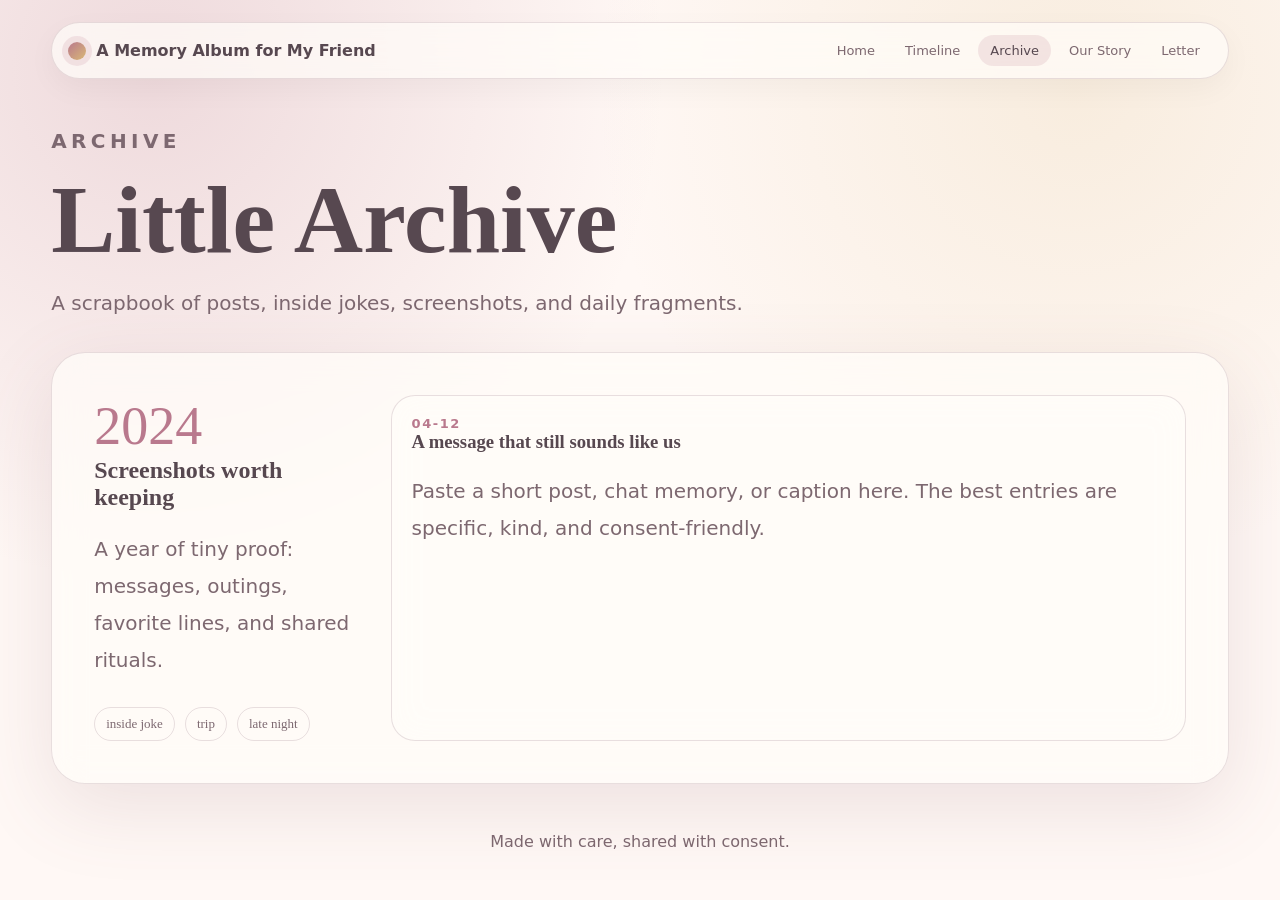
==== archive/index.html @ 98c73f56 "init" ====
<!doctype html>
<html lang="en">
  <head>
    <meta charset="utf-8" />
    <meta name="viewport" content="width=device-width, initial-scale=1" />
    <title>Archive · A Memory Album for My Friend</title>
    <link rel="stylesheet" href="../styles.css" />
  </head>
  <body data-page="archive" data-depth="../">
    <main id="app" class="app-shell">
      <section class="loading-screen">
        <p>Loading memory album...</p>
      </section>
    </main>
    <script src="../site.js" defer></script>
  </body>
</html>
---- styles.css ----
:root {
  color-scheme: light;
  --bg: #fff8f5;
  --surface: rgba(255, 252, 249, 0.72);
  --surface-strong: rgba(255, 255, 255, 0.9);
  --ink: #574850;
  --muted: #7d6870;
  --line: rgba(129, 91, 104, 0.18);
  --accent: #b9798d;
  --accent-2: #d9b876;
  --shadow: 0 24px 80px rgba(126, 83, 98, 0.14);
  --font-display: Georgia, "Times New Roman", serif;
  --font-body: ui-sans-serif, system-ui, -apple-system, BlinkMacSystemFont, "Segoe UI", sans-serif;
}

[data-theme="paper-scrapbook"] {
  --bg: #f6eedc;
  --surface: rgba(255, 250, 235, 0.78);
  --surface-strong: #fff8e6;
  --ink: #26322b;
  --muted: #6b6658;
  --line: rgba(47, 58, 50, 0.22);
  --accent: #c85f43;
  --accent-2: #e5b949;
  --shadow: 0 22px 60px rgba(77, 60, 38, 0.13);
  --font-display: "Courier New", ui-monospace, monospace;
}

[data-theme="midnight-gallery"] {
  color-scheme: dark;
  --bg: #10151d;
  --surface: rgba(29, 39, 52, 0.72);
  --surface-strong: rgba(22, 29, 40, 0.94);
  --ink: #edf6f5;
  --muted: #a9bab7;
  --line: rgba(190, 224, 218, 0.2);
  --accent: #9fd0c8;
  --accent-2: #f0b86f;
  --shadow: 0 28px 80px rgba(0, 0, 0, 0.34);
}

* {
  box-sizing: border-box;
}

body {
  margin: 0;
  background:
    radial-gradient(circle at 12% 8%, color-mix(in srgb, var(--accent) 24%, transparent), transparent 32rem),
    radial-gradient(circle at 84% 10%, color-mix(in srgb, var(--accent-2) 18%, transparent), transparent 30rem),
    var(--bg);
  color: var(--ink);
  font-family: var(--font-body);
}

a {
  color: inherit;
}

.app-shell {
  min-height: 100vh;
  padding: 22px clamp(18px, 4vw, 56px) 36px;
}

.site-header {
  display: flex;
  align-items: center;
  justify-content: space-between;
  gap: 18px;
  max-width: 1180px;
  margin: 0 auto 44px;
  padding: 12px 16px;
  border: 1px solid var(--line);
  border-radius: 999px;
  background: var(--surface);
  box-shadow: 0 10px 30px rgba(0, 0, 0, 0.04);
  backdrop-filter: blur(18px);
}

.brand {
  display: inline-flex;
  align-items: center;
  gap: 10px;
  text-decoration: none;
  font-weight: 700;
}

.brand-mark {
  width: 18px;
  height: 18px;
  border-radius: 50%;
  background: linear-gradient(135deg, var(--accent), var(--accent-2));
  box-shadow: 0 0 0 6px color-mix(in srgb, var(--accent) 16%, transparent);
}

.site-nav {
  display: flex;
  flex-wrap: wrap;
  justify-content: flex-end;
  gap: 6px;
}

.nav-link {
  border-radius: 999px;
  padding: 8px 12px;
  color: var(--muted);
  font-size: 13px;
  text-decoration: none;
}

.nav-link.is-active {
  background: color-mix(in srgb, var(--accent) 16%, transparent);
  color: var(--ink);
}

.hero,
.page-title,
.timeline-track,
.archive-year,
.story-chapter,
.letter-page,
.letter-lock,
.section-grid {
  max-width: 1180px;
  margin-left: auto;
  margin-right: auto;
}

.hero {
  display: grid;
  min-height: 64vh;
  grid-template-columns: minmax(0, 1fr) minmax(280px, 0.78fr);
  align-items: center;
  gap: clamp(28px, 5vw, 72px);
}

.eyebrow {
  margin: 0 0 14px;
  color: var(--accent);
  font-size: 12px;
  font-weight: 800;
  letter-spacing: 0.22em;
  text-transform: uppercase;
}

h1,
h2,
h3 {
  margin: 0;
  font-family: var(--font-display);
  letter-spacing: 0;
}

.hero h1 {
  font-size: clamp(4rem, 12vw, 9.5rem);
  line-height: 0.86;
}

.hero-intro,
.page-title p,
.timeline-copy p,
.year-heading p,
.post p,
.story-chapter p,
.letter-body p,
.letter-lock p {
  color: var(--muted);
  font-size: clamp(16px, 2vw, 20px);
  line-height: 1.85;
}

.hero-actions,
.tag-row {
  display: flex;
  flex-wrap: wrap;
  gap: 10px;
  margin-top: 28px;
}

.button {
  display: inline-flex;
  align-items: center;
  justify-content: center;
  min-height: 44px;
  border: 1px solid var(--line);
  border-radius: 999px;
  padding: 0 18px;
  text-decoration: none;
  font-weight: 800;
}

.button.primary {
  border-color: transparent;
  background: linear-gradient(135deg, var(--accent), var(--accent-2));
  color: #fff;
}

.button.ghost {
  background: var(--surface);
}

.memory-orbit {
  position: relative;
  min-height: 420px;
  border: 1px solid var(--line);
  border-radius: 44px;
  background: var(--surface);
  box-shadow: var(--shadow);
  overflow: hidden;
}

.memory-orbit::before {
  content: "";
  position: absolute;
  inset: 12%;
  border: 1px solid var(--line);
  border-radius: 50%;
  transform: rotate(-12deg) scaleX(1.18);
}

.orbit-core {
  position: absolute;
  inset: 50% auto auto 50%;
  width: 230px;
  aspect-ratio: 1;
  transform: translate(-50%, -50%);
  display: grid;
  place-items: center;
  text-align: center;
  border-radius: 50%;
  background: radial-gradient(circle at 34% 25%, #fff, var(--surface-strong) 42%, color-mix(in srgb, var(--accent) 20%, var(--surface)) 100%);
  box-shadow: 0 0 60px color-mix(in srgb, var(--accent) 22%, transparent);
}

.orbit-core span {
  color: var(--accent);
  font-size: 12px;
  letter-spacing: 0.22em;
  text-transform: uppercase;
}

.orbit-core strong {
  display: block;
  font-family: var(--font-display);
  font-size: 34px;
}

.orbit-list {
  position: absolute;
  inset: auto 22px 22px;
  display: grid;
  gap: 10px;
  padding: 0;
  list-style: none;
}

.orbit-list li,
.feature-card,
.timeline-item,
.archive-year,
.post,
.story-chapter,
.letter-page,
.letter-lock {
  border: 1px solid var(--line);
  background: var(--surface);
  box-shadow: var(--shadow);
  backdrop-filter: blur(16px);
}

.orbit-list li {
  border-radius: 18px;
  padding: 12px 14px;
}

.orbit-list span {
  margin-right: 10px;
  color: var(--accent);
  font-weight: 900;
}

.section-grid {
  display: grid;
  grid-template-columns: repeat(4, minmax(0, 1fr));
  gap: 14px;
  margin-top: 40px;
}

.feature-card {
  min-height: 150px;
  border-radius: 24px;
  padding: 20px;
  text-decoration: none;
}

.feature-card span {
  font-family: var(--font-display);
  font-size: 26px;
}

.feature-card p {
  color: var(--muted);
  line-height: 1.6;
}

.page-title {
  margin-bottom: 30px;
}

.page-title h1,
.letter-page h1,
.letter-lock h1 {
  font-size: clamp(3rem, 8vw, 6rem);
  line-height: 0.95;
}

.timeline-track {
  display: grid;
  gap: 18px;
}

.timeline-item {
  display: grid;
  grid-template-columns: 120px minmax(220px, 0.62fr) minmax(0, 1fr);
  gap: 20px;
  align-items: center;
  border-radius: 30px;
  padding: 18px;
}

.timeline-year {
  color: var(--accent);
  font-family: var(--font-display);
  font-size: 42px;
}

.timeline-media,
.archive-images,
.story-gallery {
  display: grid;
  gap: 12px;
}

.timeline-image,
.archive-image,
.story-image,
.image-placeholder {
  width: 100%;
  min-height: 220px;
  border-radius: 22px;
  object-fit: cover;
  border: 1px solid var(--line);
  background: color-mix(in srgb, var(--accent) 12%, var(--surface));
}

.image-placeholder {
  display: grid;
  place-items: center;
  color: var(--muted);
  text-align: center;
}

.archive-year,
.story-chapter,
.letter-page,
.letter-lock {
  border-radius: 34px;
  padding: clamp(22px, 4vw, 42px);
  margin-bottom: 24px;
}

.archive-year {
  display: grid;
  grid-template-columns: 0.34fr minmax(0, 1fr);
  gap: 26px;
}

.year-heading span,
.chapter-number {
  color: var(--accent);
  font-family: var(--font-display);
  font-size: 54px;
}

.tag-row span {
  border: 1px solid var(--line);
  border-radius: 999px;
  padding: 8px 11px;
  color: var(--muted);
  font-size: 13px;
}

.post-stack {
  display: grid;
  gap: 16px;
}

.post {
  border-radius: 24px;
  padding: 20px;
  box-shadow: none;
}

.post-meta {
  color: var(--accent);
  font-size: 13px;
  font-weight: 900;
  letter-spacing: 0.12em;
  text-transform: uppercase;
}

.archive-images {
  grid-template-columns: repeat(auto-fit, minmax(160px, 1fr));
  margin-top: 16px;
}

.archive-image {
  min-height: 180px;
}

.story-chapter {
  display: grid;
  grid-template-columns: 90px minmax(0, 0.85fr) minmax(0, 1.15fr);
  gap: 24px;
}

.story-gallery {
  grid-template-columns: repeat(auto-fit, minmax(180px, 1fr));
}

.story-photo {
  margin: 0;
}

.story-photo figcaption {
  display: grid;
  gap: 8px;
  margin-top: 12px;
  color: var(--muted);
  line-height: 1.55;
}

.story-photo strong {
  color: var(--ink);
}

.letter-page,
.letter-lock {
  max-width: 880px;
}

.letter-page h2 {
  margin-top: 28px;
  color: var(--accent);
  font-size: 30px;
}

.letter-body {
  margin-top: 28px;
}

.signature {
  margin-top: 48px;
  text-align: right;
  color: var(--accent);
  font-family: var(--font-display);
  font-size: 34px;
}

.letter-lock form {
  display: flex;
  gap: 10px;
  margin-top: 24px;
}

.letter-lock input {
  min-width: 0;
  flex: 1;
  border: 1px solid var(--line);
  border-radius: 999px;
  background: var(--surface-strong);
  color: var(--ink);
  font: inherit;
  padding: 0 16px;
}

.error-text {
  color: #b74b4b;
}

.site-footer {
  max-width: 1180px;
  margin: 48px auto 0;
  color: var(--muted);
  text-align: center;
}

.loading-screen {
  min-height: 100vh;
  display: grid;
  place-items: center;
  padding: 24px;
  text-align: center;
}

@media (max-width: 900px) {
  .site-header,
  .hero,
  .timeline-item,
  .archive-year,
  .story-chapter,
  .section-grid {
    grid-template-columns: 1fr;
  }

  .site-header {
    align-items: flex-start;
    border-radius: 24px;
  }

  .hero {
    min-height: auto;
  }

  .memory-orbit {
    min-height: 360px;
  }

  .section-grid {
    margin-top: 24px;
  }
}

@media (max-width: 640px) {
  .app-shell {
    padding: 14px 14px 28px;
  }

  .site-header {
    display: grid;
  }

  .site-nav {
    justify-content: flex-start;
  }

  .hero h1 {
    font-size: 4rem;
  }

  .letter-lock form {
    flex-direction: column;
  }

  .letter-lock input {
    min-height: 44px;
  }
}
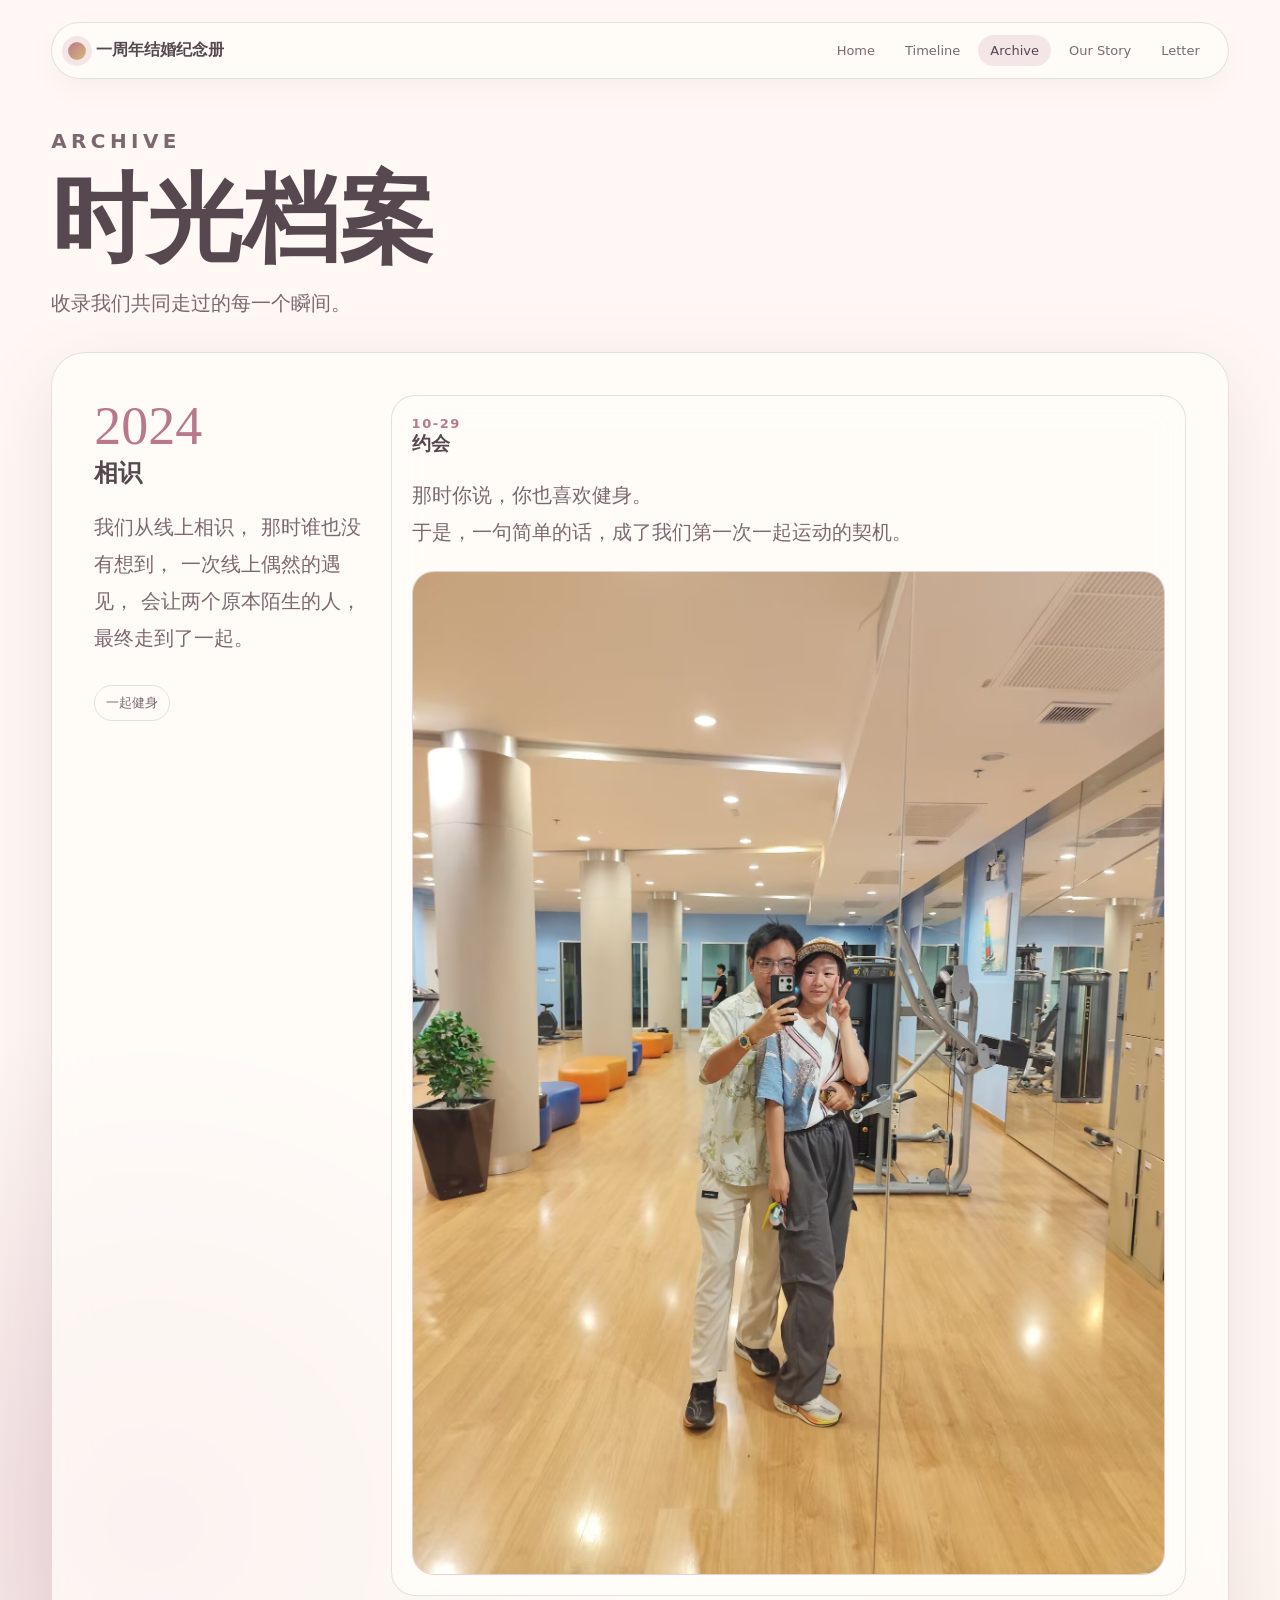
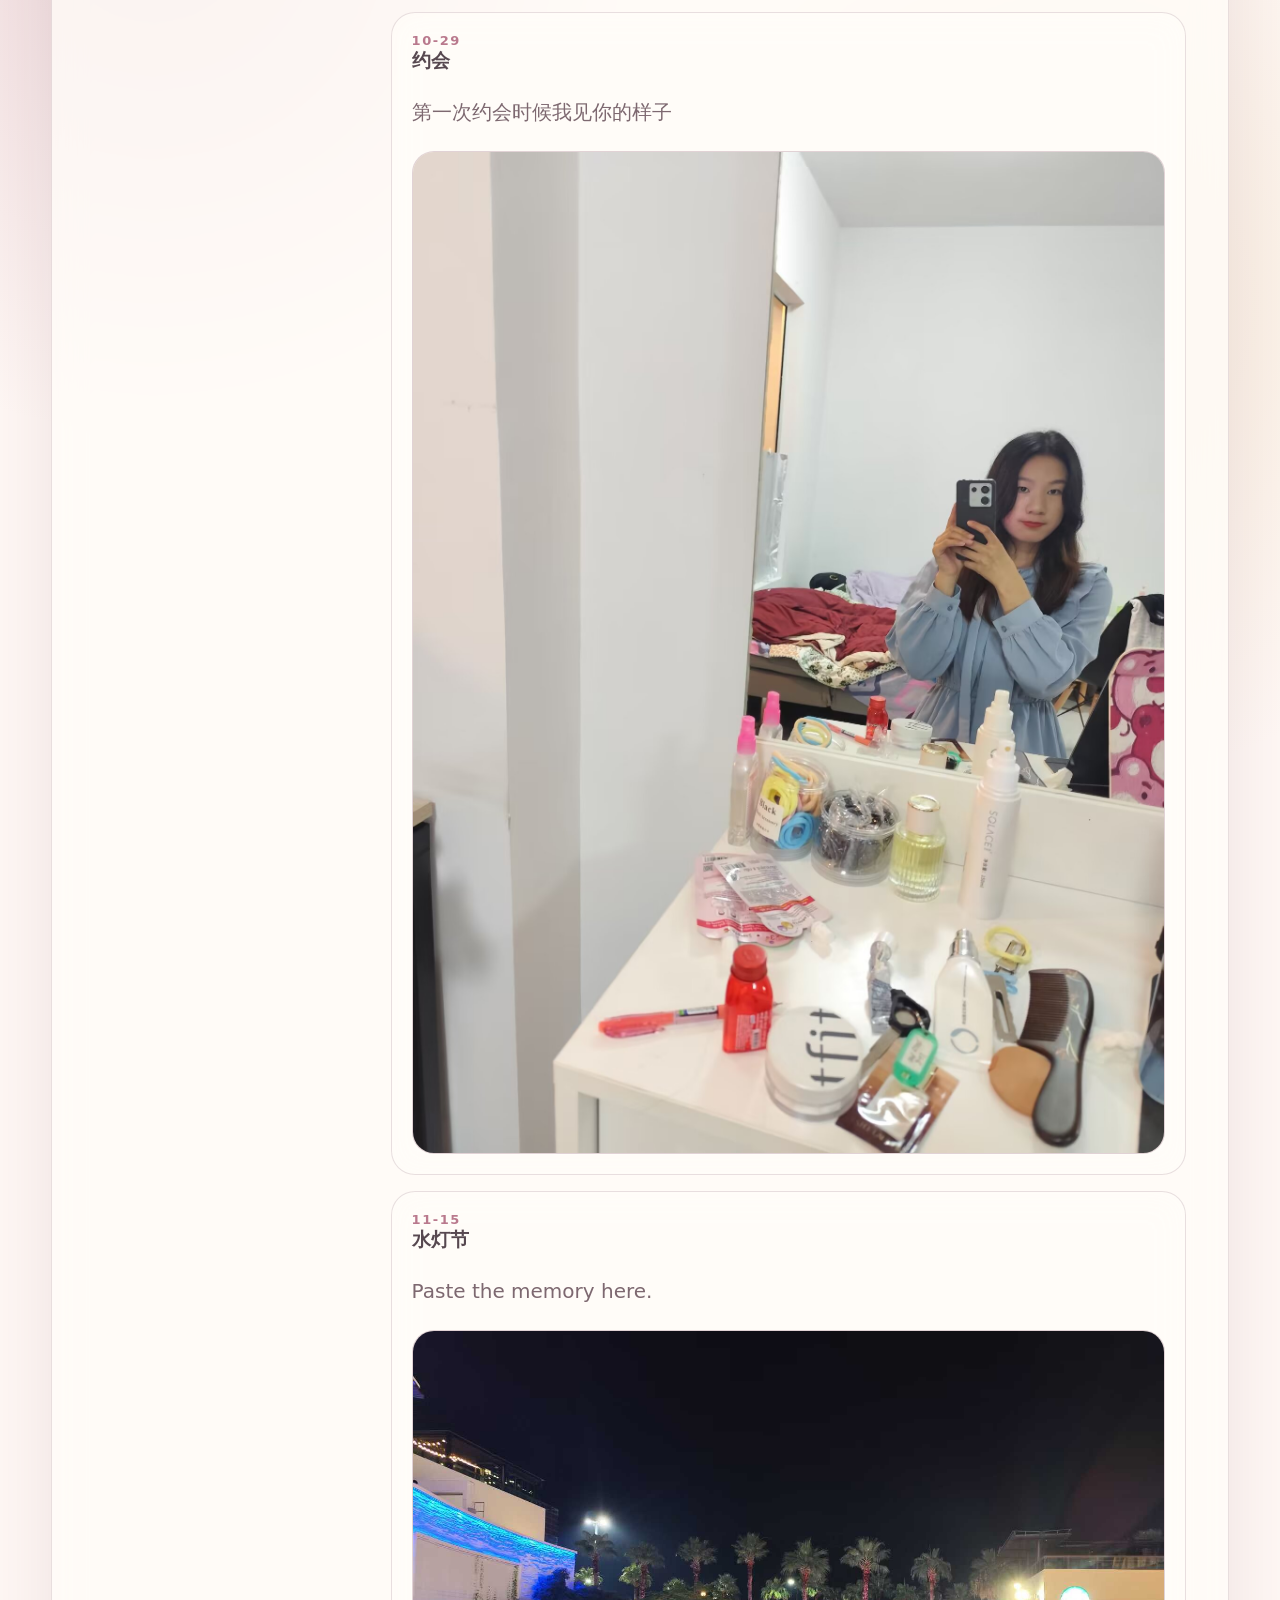
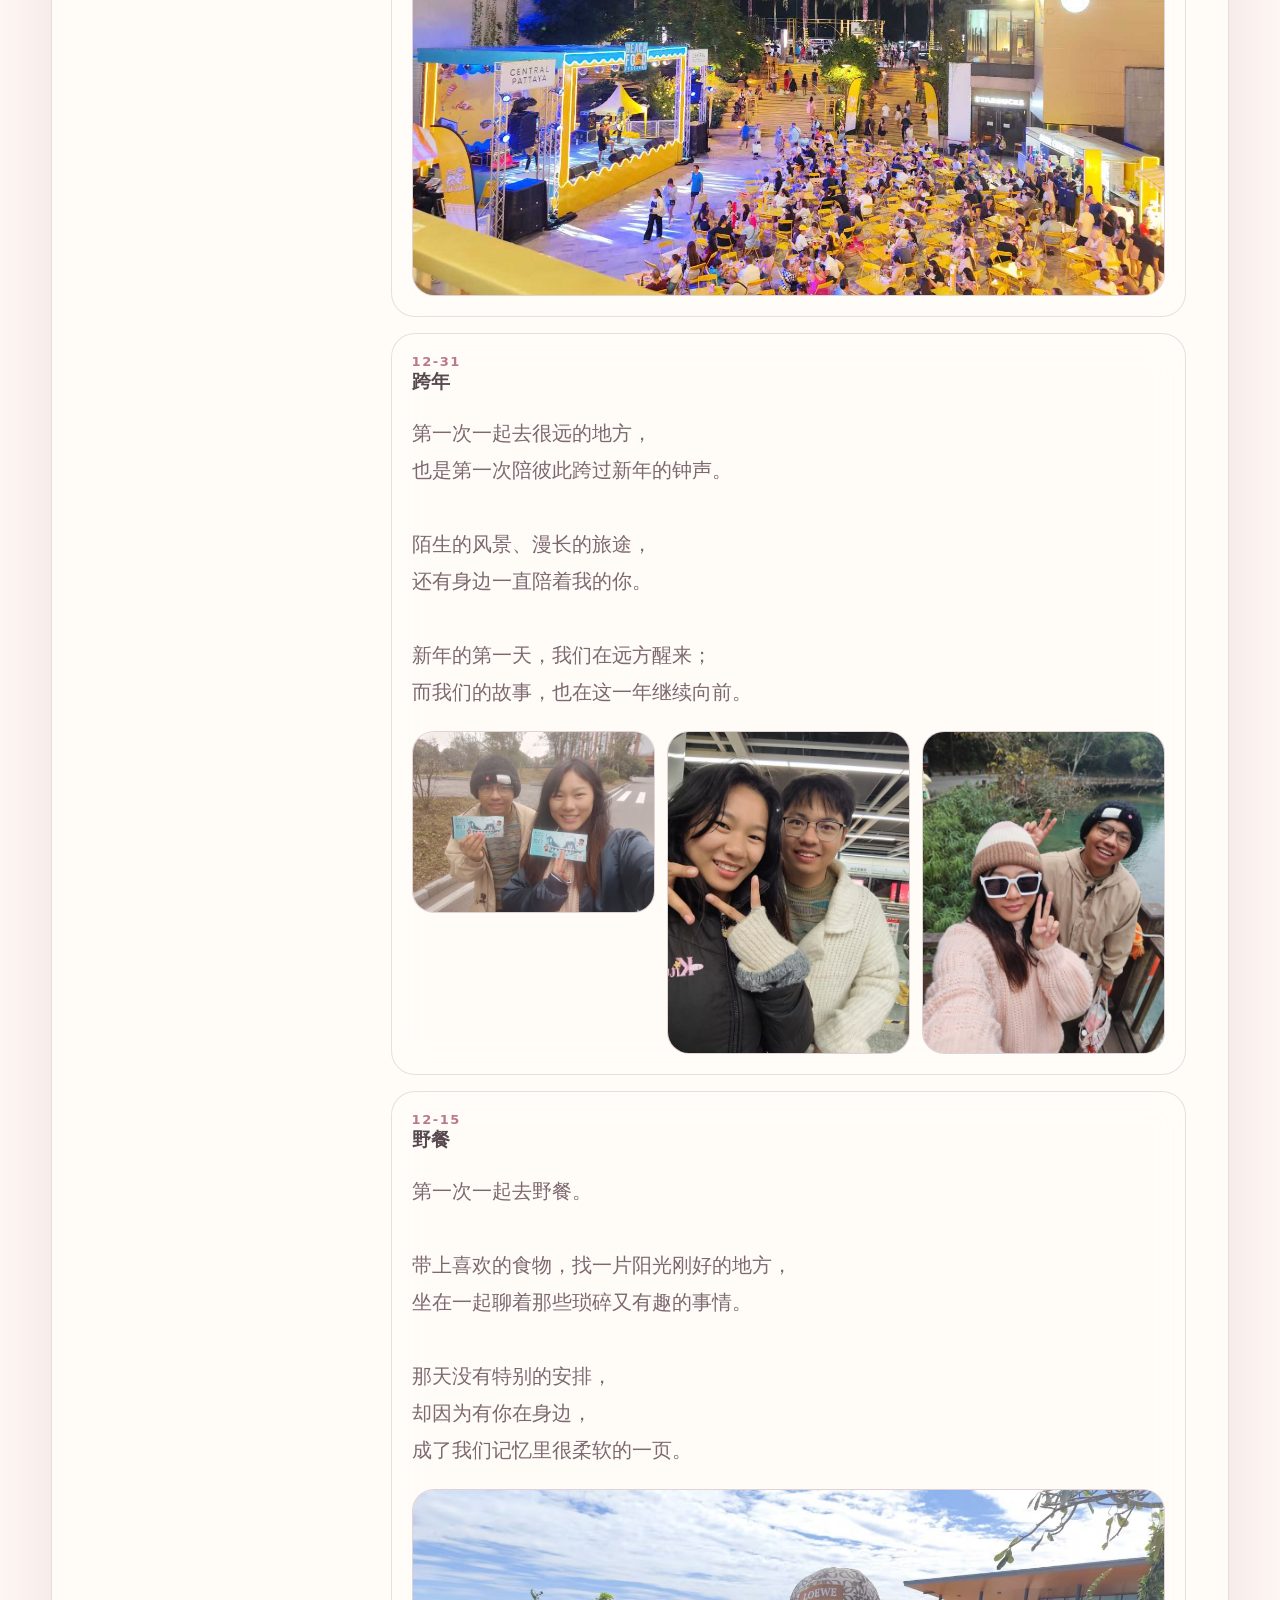
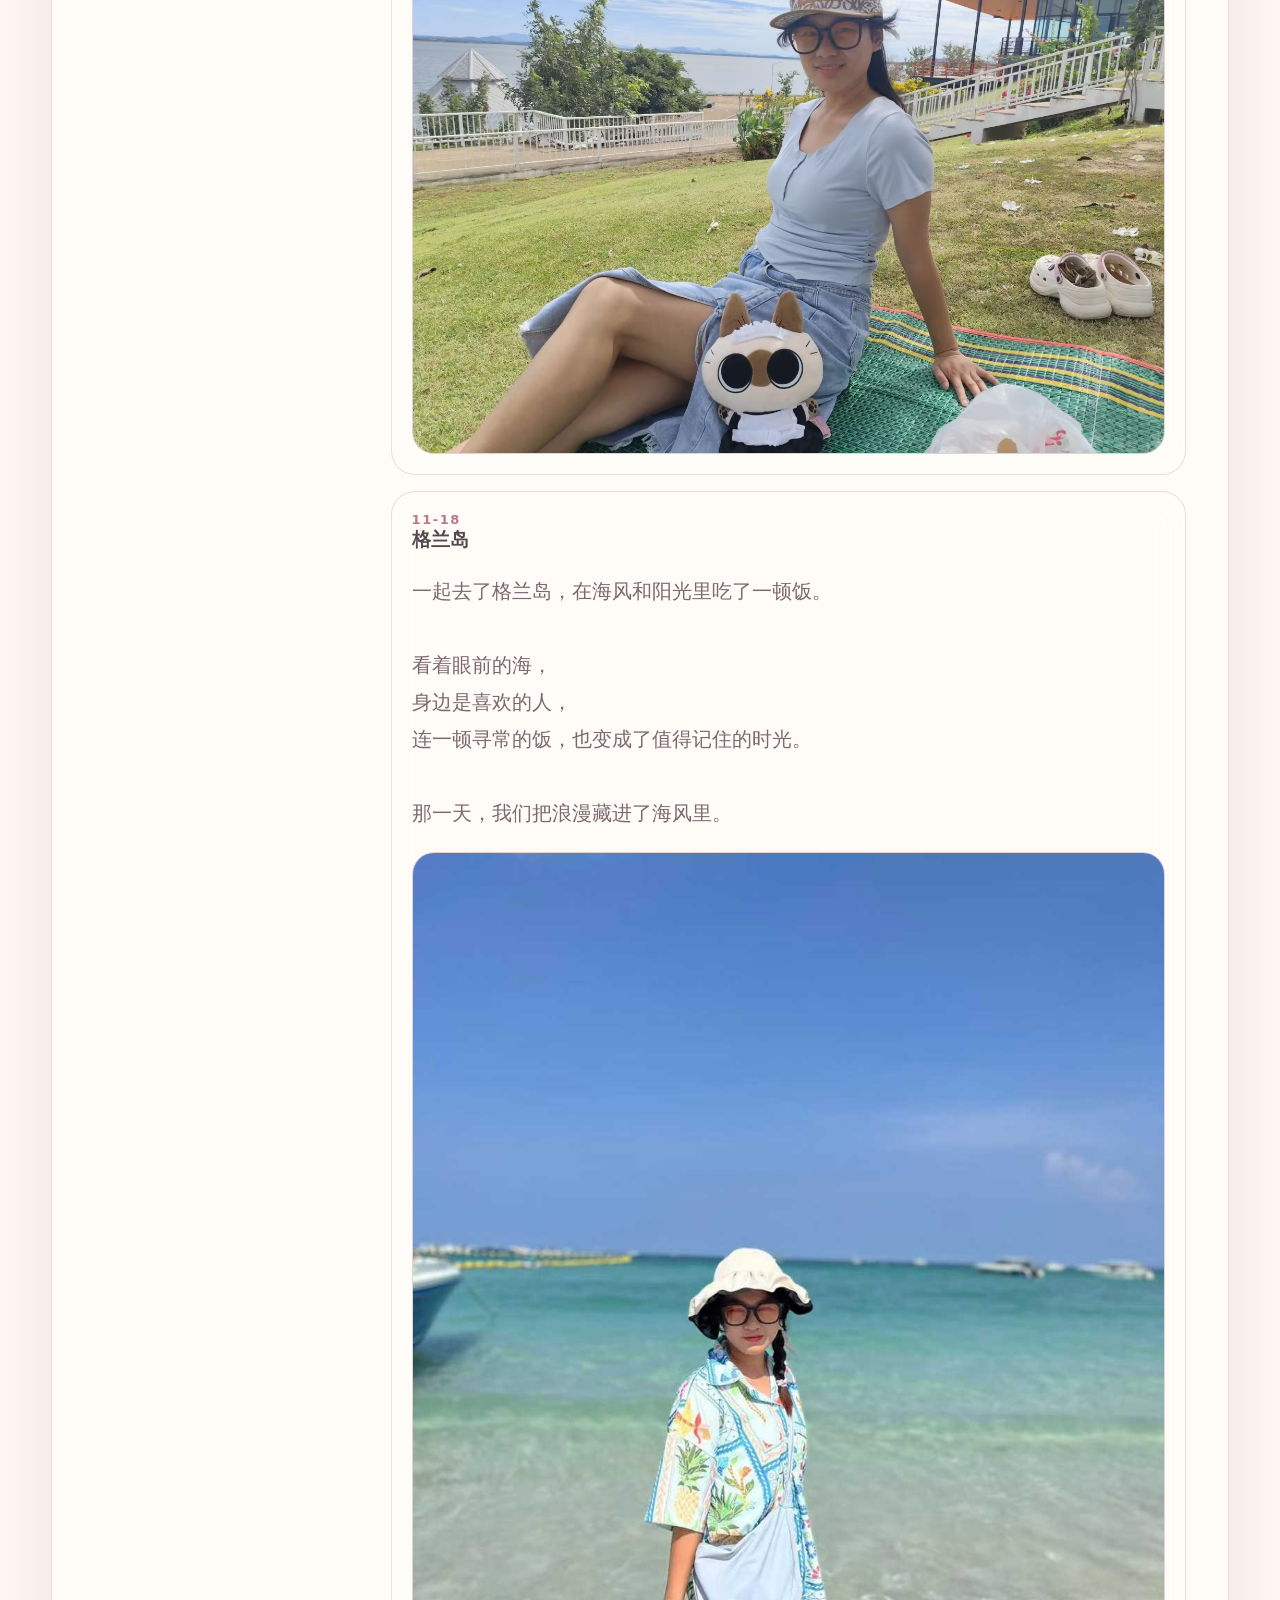
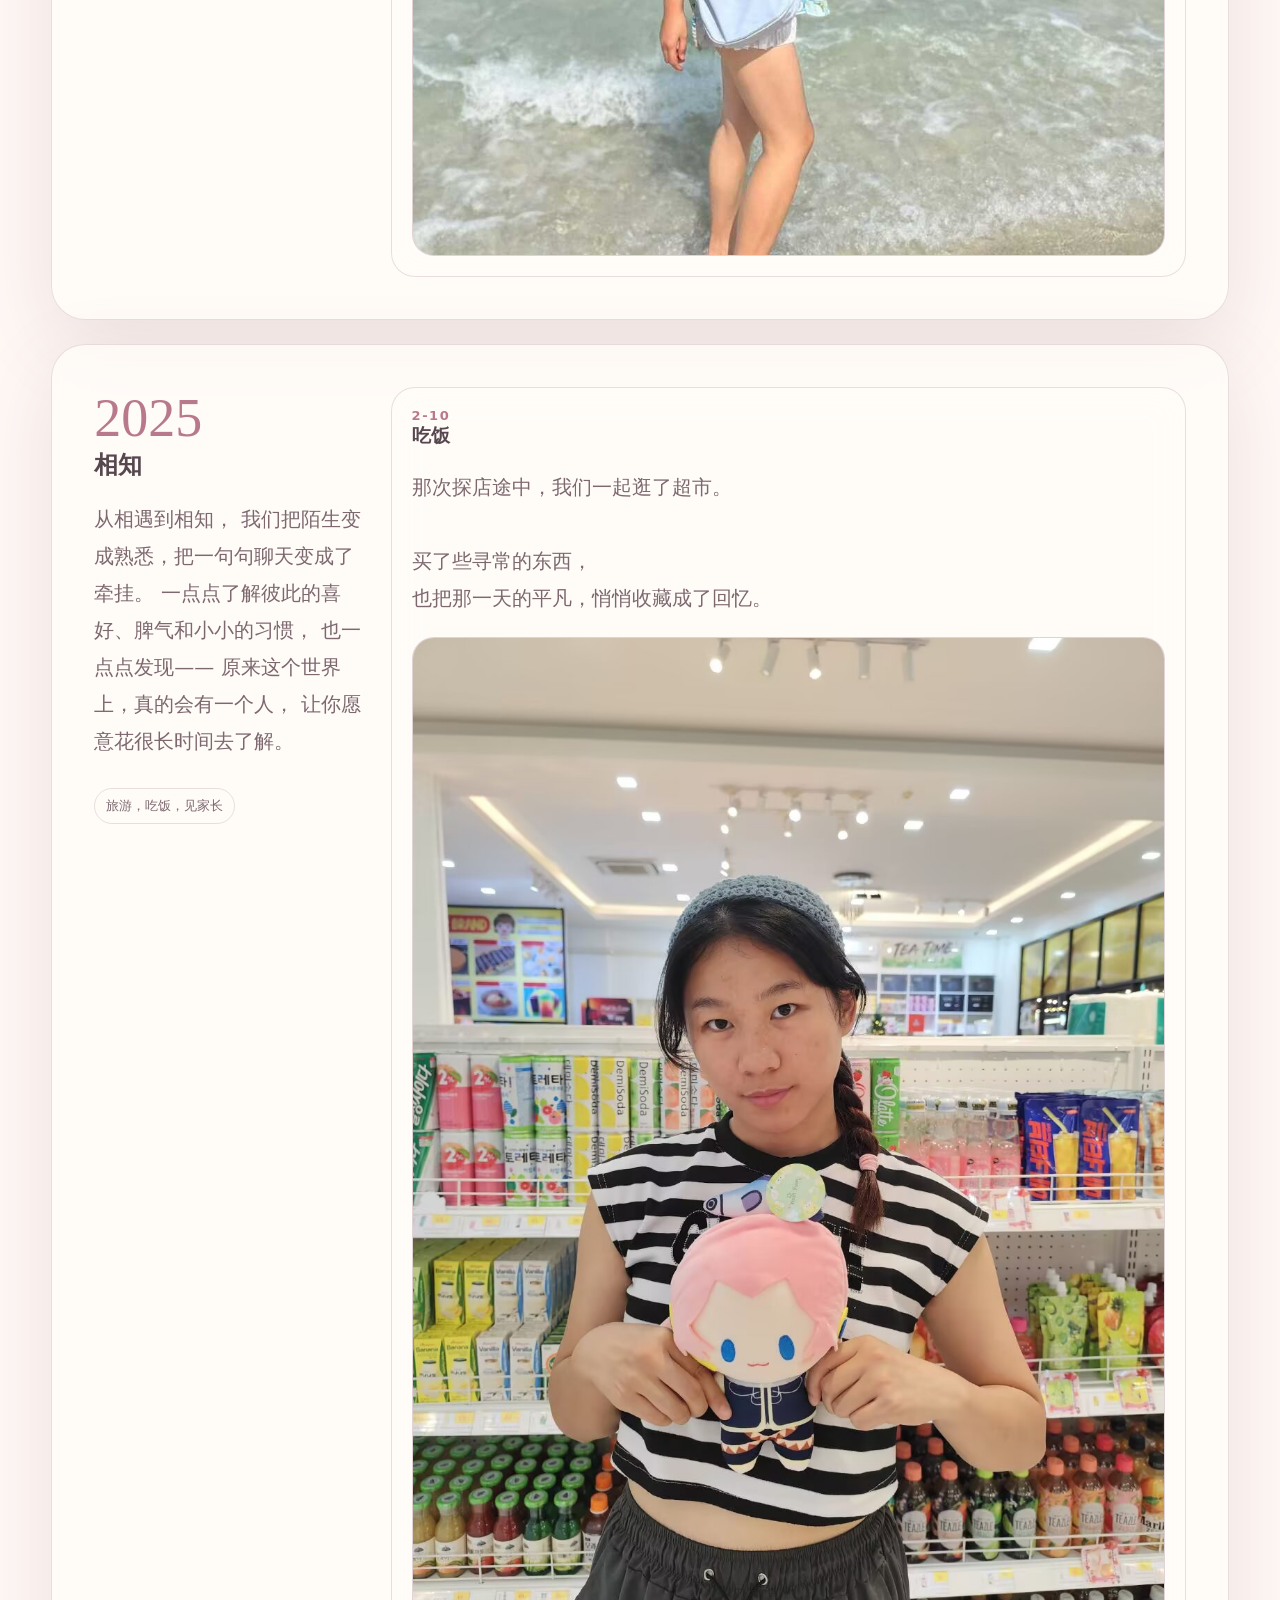
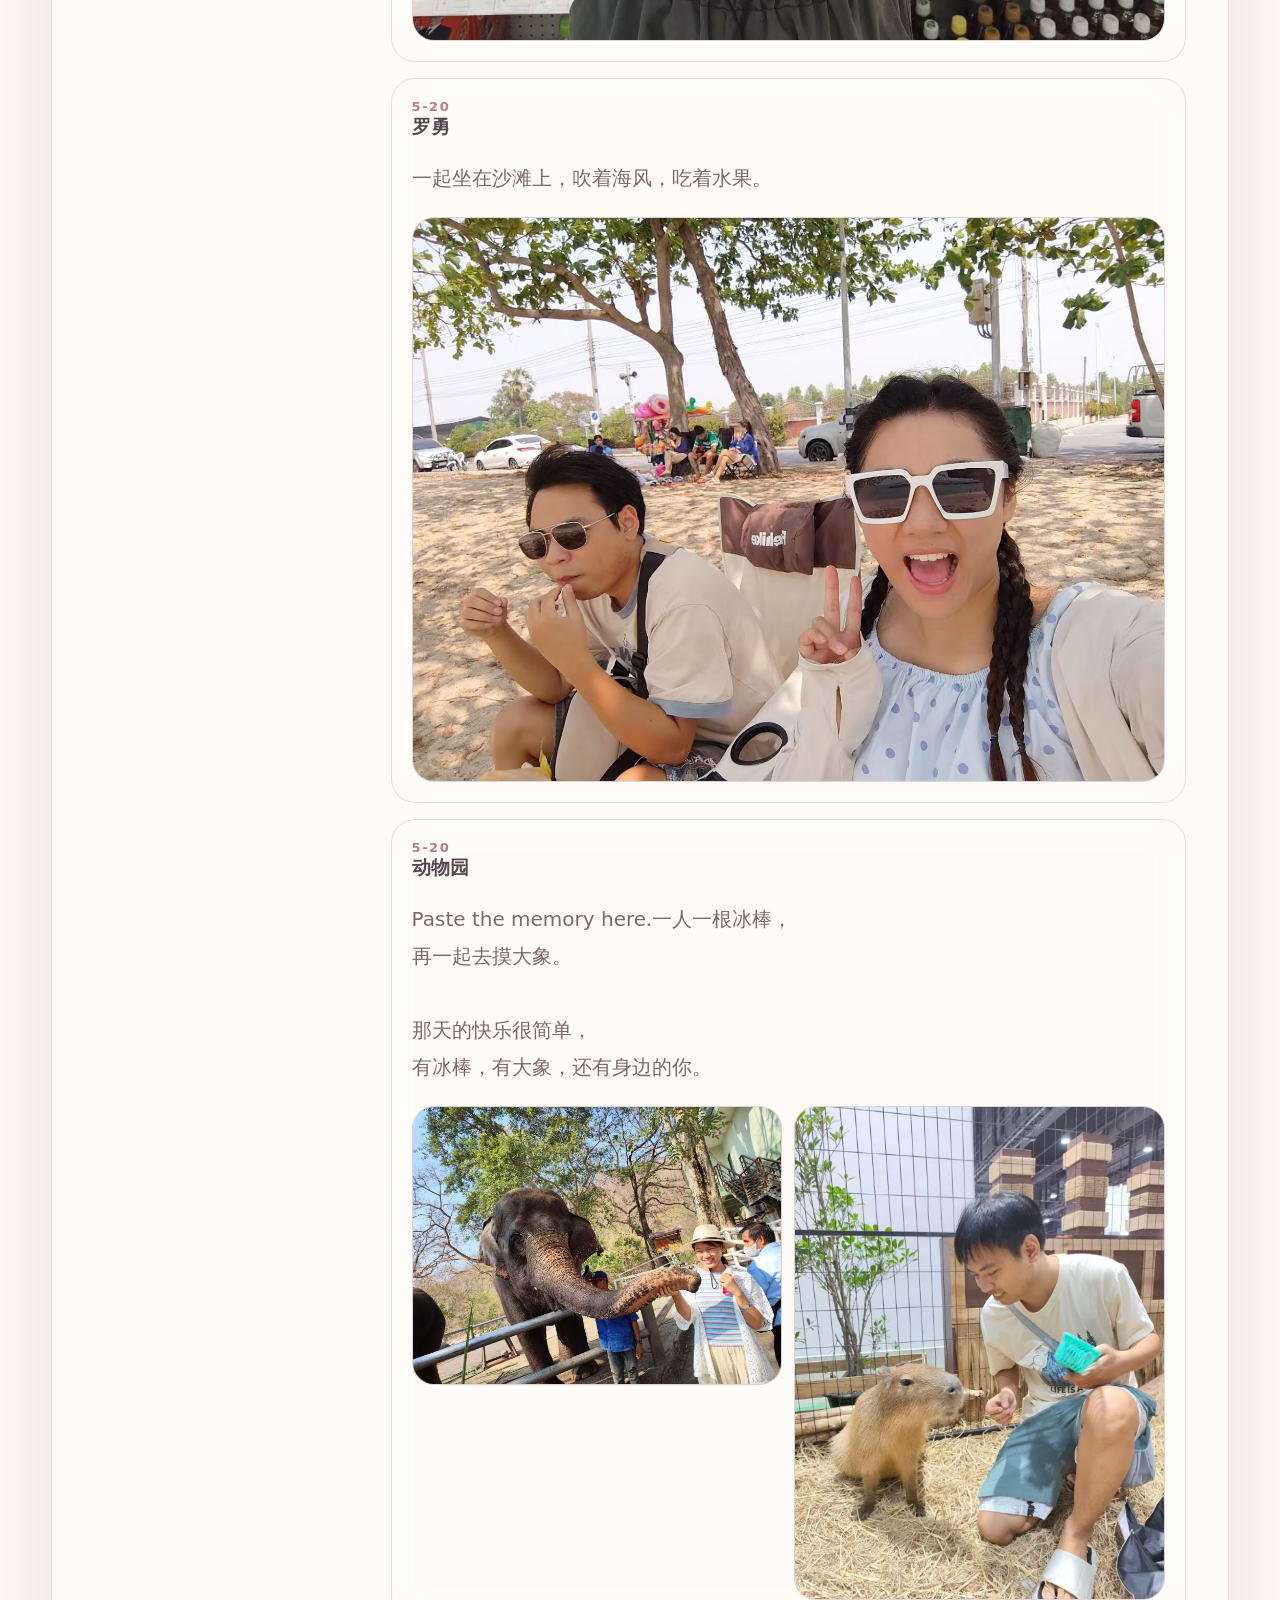
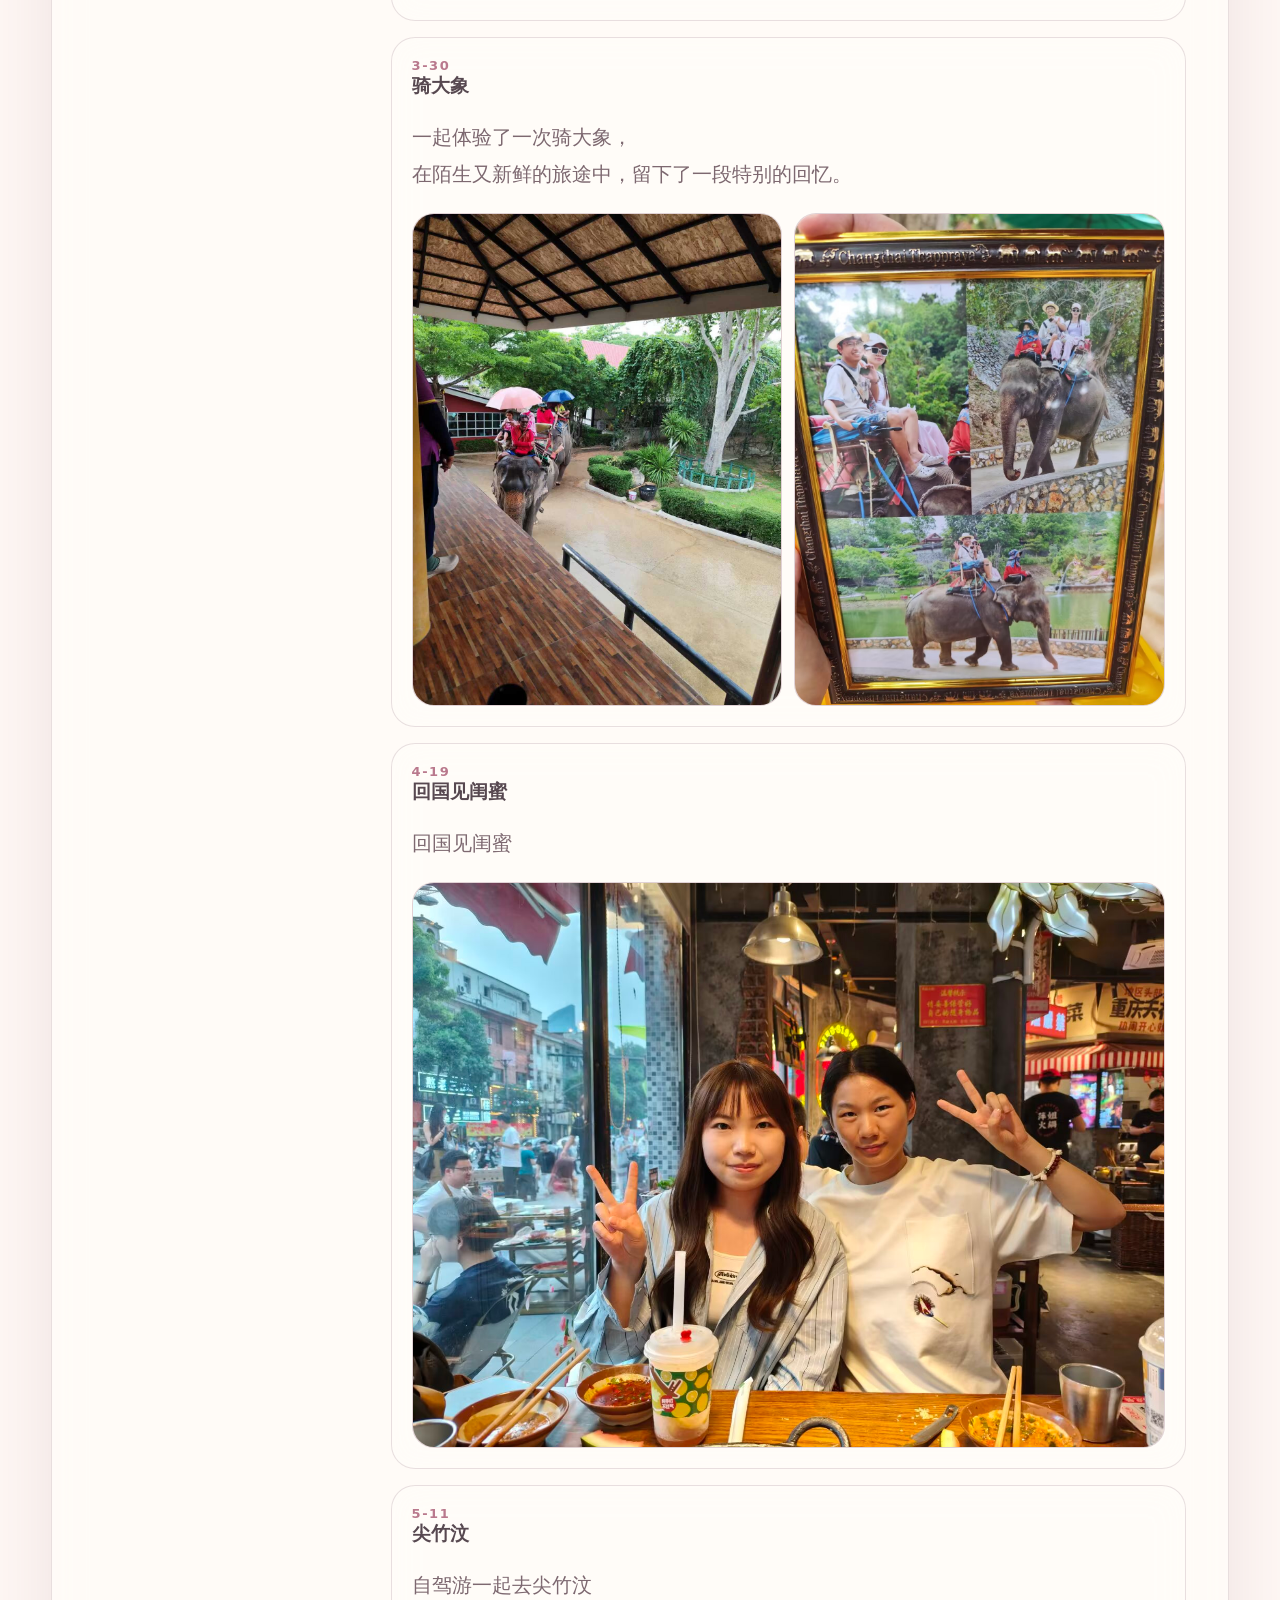
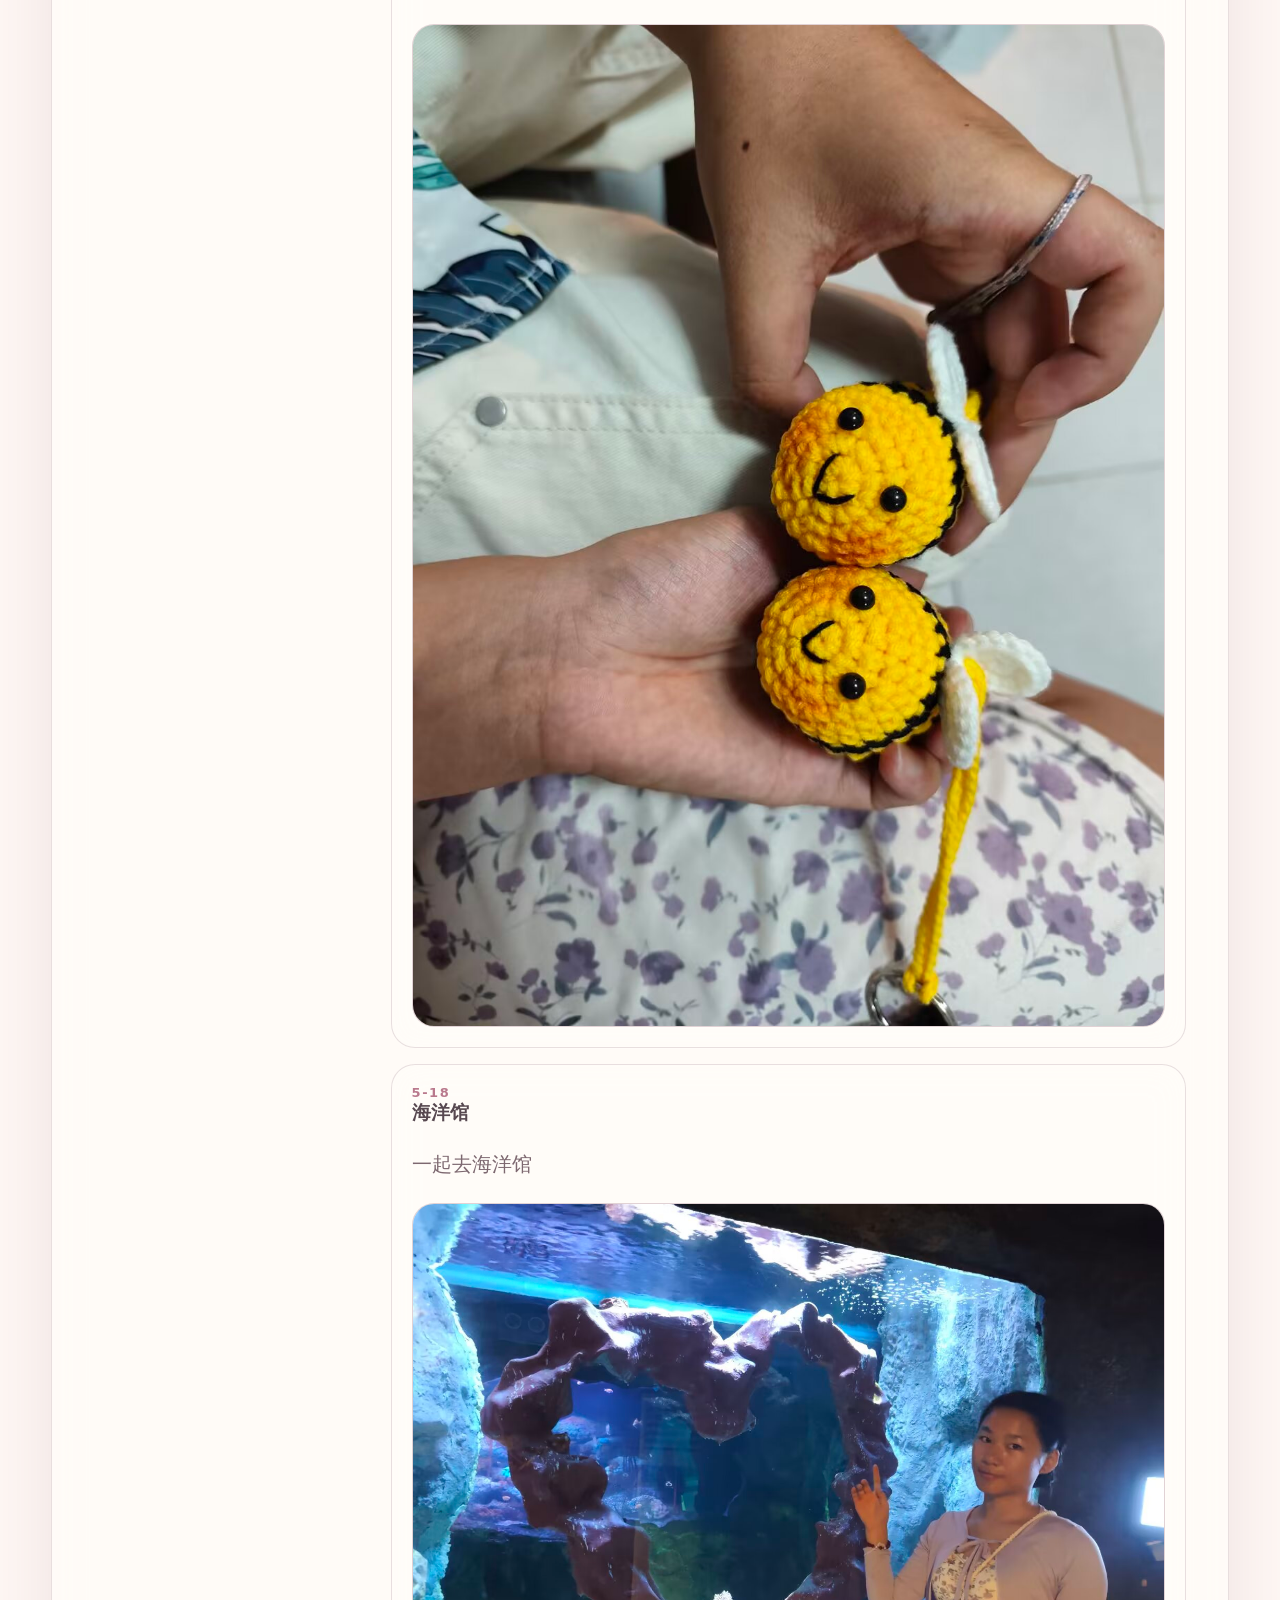
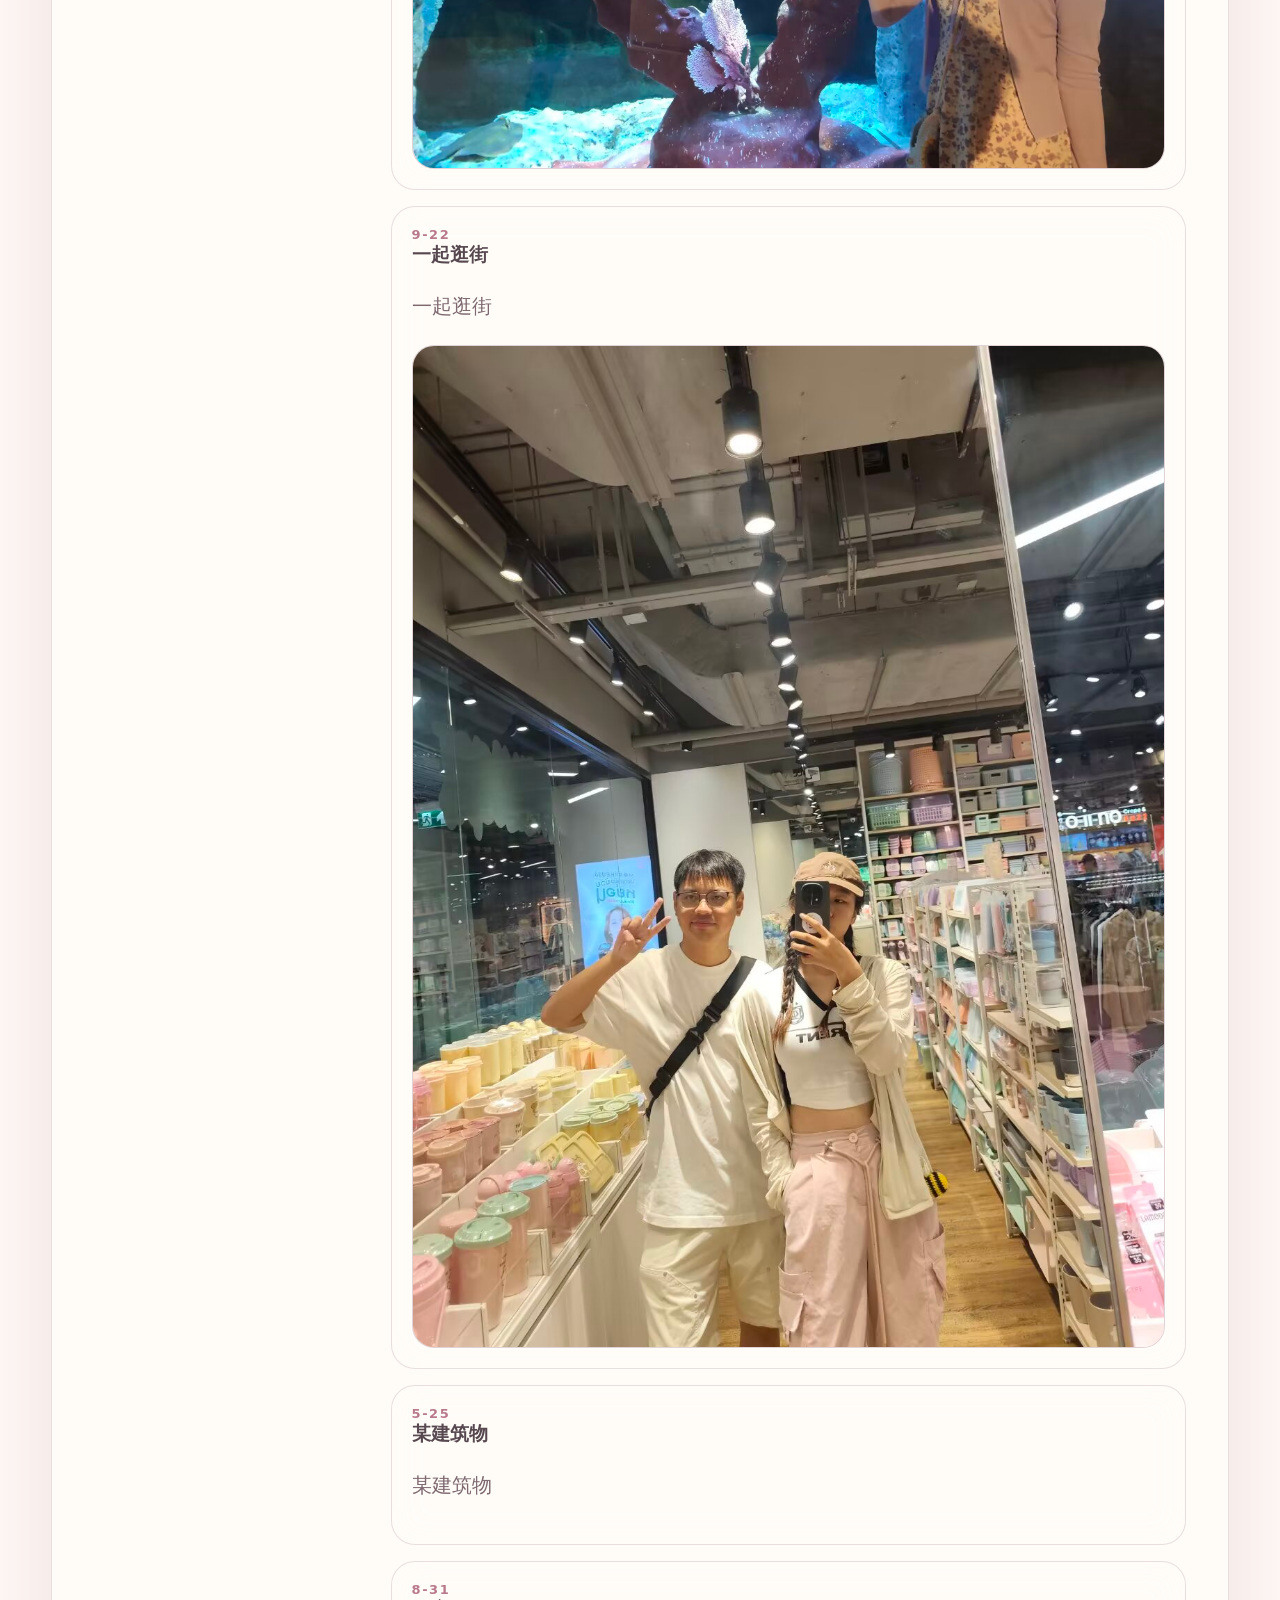
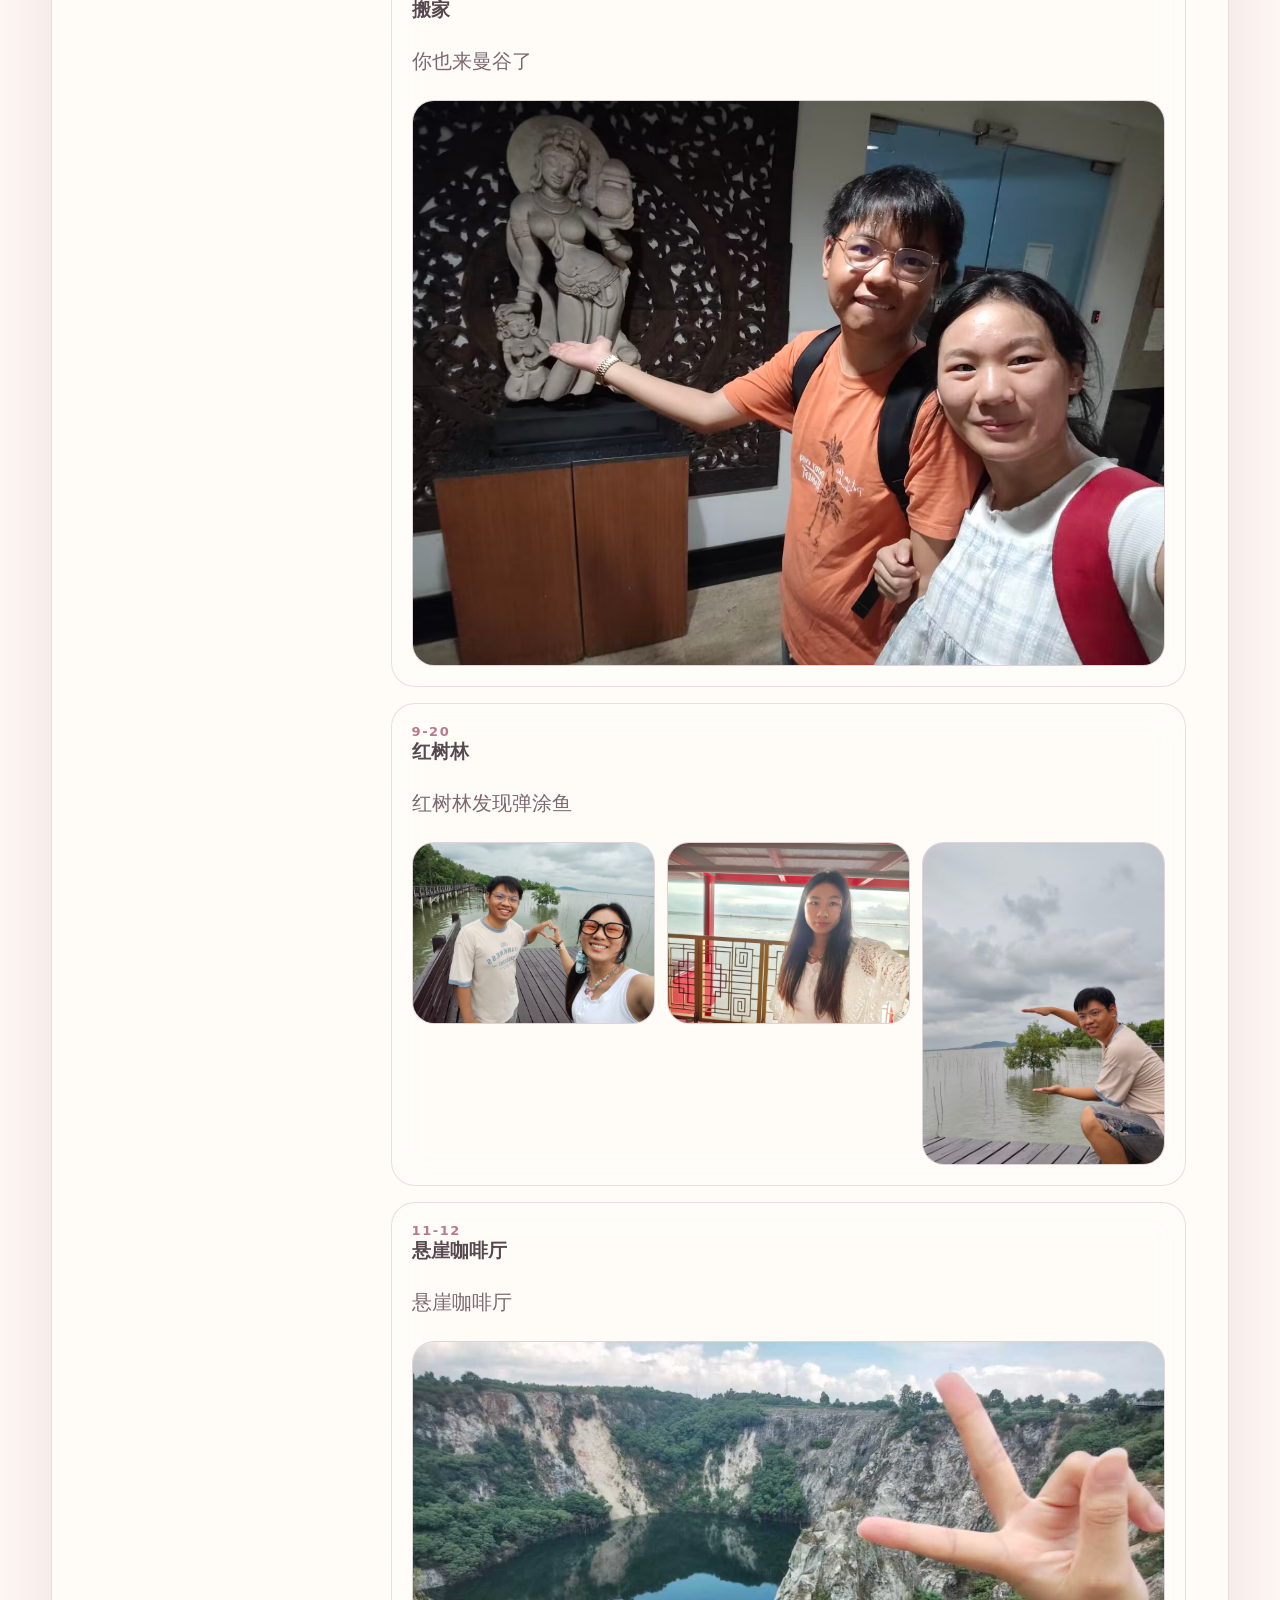
==== commit 0e39286d: "init" ====
--- a/archive/index.html
+++ b/archive/index.html
@@ -3,7 +3,7 @@
   <head>
     <meta charset="utf-8" />
     <meta name="viewport" content="width=device-width, initial-scale=1" />
-    <title>Archive · A Memory Album for My Friend</title>
+    <title>Archive · 一周年结婚纪念册</title>
     <link rel="stylesheet" href="../styles.css" />
   </head>
   <body data-page="archive" data-depth="../">
